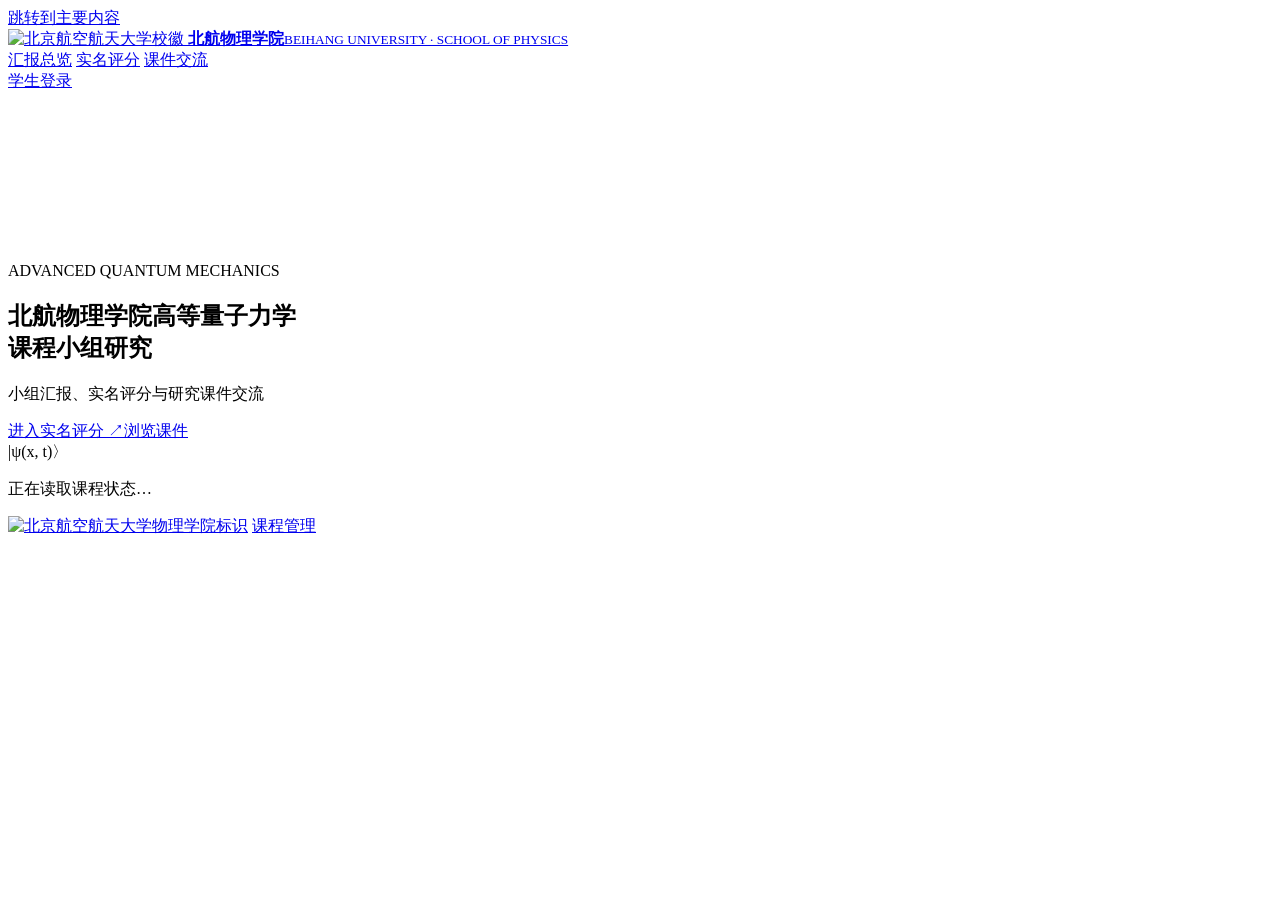
==== public/index.html @ 72649f85 "Add initial HTML structure for course webpage" ====
<!doctype html>
<html lang="zh-CN">
<head>
  <meta charset="utf-8">
  <meta name="viewport" content="width=device-width, initial-scale=1">
  <meta name="description" content="北航物理学院高等量子力学课程小组研究。查看汇报进度，提交实名评分，交流汇报课件。">
  <meta name="theme-color" content="#0c2751">
  <title>北航物理学院高等量子力学课程小组研究</title>
  <link rel="icon" href="/beihang.jpg">
  <link rel="stylesheet" href="/app.css">
  <script type="module" src="/app.js"></script>
</head>
<body>
  <a class="skip" href="#main">跳转到主要内容</a>
  <header class="site-header">
    <div class="shell header-inner">
      <a class="brand" href="#overview" aria-label="北航物理学院课程首页">
        <img src="/beihang.jpg" width="44" height="44" alt="北京航空航天大学校徽">
        <span><strong>北航物理学院</strong><small>BEIHANG UNIVERSITY · SCHOOL OF PHYSICS</small></span>
      </a>
      <nav class="navigation" aria-label="课程导航">
        <a href="#overview" data-tab="overview" aria-current="page">汇报总览</a>
        <a href="#score" data-tab="score">实名评分</a>
        <a href="#materials" data-tab="materials">课件交流</a>
      </nav>
      <div id="identity" class="identity"><a class="button secondary small" href="#score">学生登录</a></div>
    </div>
  </header>
  <main id="main" class="shell" tabindex="-1">
    <section class="hero" aria-labelledby="course-title">
      <canvas id="waves" aria-hidden="true"></canvas>
      <div class="hero-content">
        <p class="kicker"><span></span> ADVANCED QUANTUM MECHANICS</p>
        <h1 id="course-title"><span class="sr-only">北航物理学院</span>高等量子力学<br>课程小组研究</h1>
        <p class="intro">小组汇报、实名评分与研究课件交流</p>
        <div class="hero-actions"><a class="button light" href="#score">进入实名评分 <span aria-hidden="true">↗</span></a><a class="button hero-secondary" href="#materials">浏览课件</a></div>
      </div>
      <span class="wave-label" aria-hidden="true">|ψ(x, t)〉</span>
    </section>
    <div id="notice" class="notice" role="status" hidden></div>
    <section id="panel" aria-label="课程操作" aria-busy="true"><p class="loading">正在读取课程状态…</p></section>
    <noscript><p class="notice">请启用 JavaScript 以使用课堂评分与课件功能。</p></noscript>
  </main>
  <footer class="site-footer">
    <div class="shell footer-inner">
      <a href="https://physics.buaa.edu.cn/" aria-label="北京航空航天大学物理学院官网"><img src="/physics.png" width="200" height="28" alt="北京航空航天大学物理学院标识"></a>
      <a href="#admin" data-tab="admin">课程管理</a>
    </div>
  </footer>
</body>
</html>
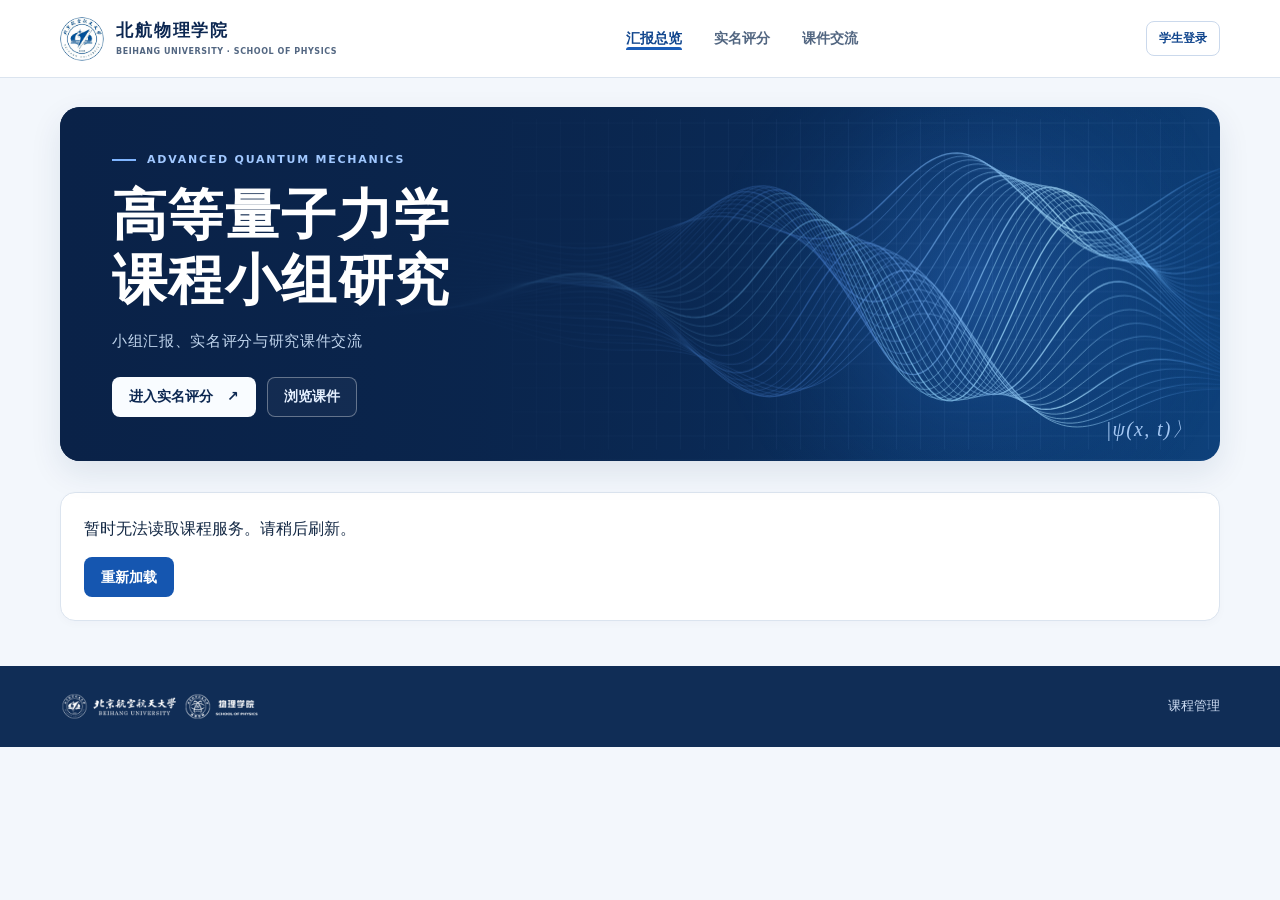
==== commit e27c11c7: "Support classroom sign-in from GitHub Pages" ====
--- a/public/index.html
+++ b/public/index.html
@@ -6,16 +6,16 @@
   <meta name="description" content="北航物理学院高等量子力学课程小组研究。查看汇报进度，提交实名评分，交流汇报课件。">
   <meta name="theme-color" content="#0c2751">
   <title>北航物理学院高等量子力学课程小组研究</title>
-  <link rel="icon" href="/beihang.jpg">
-  <link rel="stylesheet" href="/app.css">
-  <script type="module" src="/app.js"></script>
+  <link rel="icon" href="./beihang.jpg">
+  <link rel="stylesheet" href="./app.css">
+  <script type="module" src="./app.js"></script>
 </head>
 <body>
   <a class="skip" href="#main">跳转到主要内容</a>
   <header class="site-header">
     <div class="shell header-inner">
       <a class="brand" href="#overview" aria-label="北航物理学院课程首页">
-        <img src="/beihang.jpg" width="44" height="44" alt="北京航空航天大学校徽">
+        <img src="./beihang.jpg" width="44" height="44" alt="北京航空航天大学校徽">
         <span><strong>北航物理学院</strong><small>BEIHANG UNIVERSITY · SCHOOL OF PHYSICS</small></span>
       </a>
       <nav class="navigation" aria-label="课程导航">
@@ -43,7 +43,7 @@
   </main>
   <footer class="site-footer">
     <div class="shell footer-inner">
-      <a href="https://physics.buaa.edu.cn/" aria-label="北京航空航天大学物理学院官网"><img src="/physics.png" width="200" height="28" alt="北京航空航天大学物理学院标识"></a>
+      <a href="https://physics.buaa.edu.cn/" aria-label="北京航空航天大学物理学院官网"><img src="./physics.png" width="200" height="28" alt="北京航空航天大学物理学院标识"></a>
       <a href="#admin" data-tab="admin">课程管理</a>
     </div>
   </footer>
--- a/public/app.css
+++ b/public/app.css
@@ -0,0 +1,844 @@
+:root {
+  color-scheme: light;
+  --navy: #0c2751;
+  --blue: #1556b0;
+  --blue-dark: #10458d;
+  --ink: #122743;
+  --muted: #526681;
+  --line: #dbe4ef;
+  --paper: #f3f7fc;
+  --soft: #eaf2ff;
+  --white: #fff;
+  --green: #21664c;
+  --green-bg: #e5f4ec;
+  --radius: 15px;
+  font-family: Inter,"Microsoft YaHei","PingFang SC",system-ui,sans-serif;
+}
+
+*,*::before,*::after {
+  box-sizing: border-box;
+}
+
+body {
+  margin: 0;
+  color: var(--ink);
+  background: var(--paper);
+  line-height: 1.6;
+}
+
+h1,h2,h3,p {
+  margin: 0;
+}
+
+a {
+  color: inherit;
+  text-decoration: none;
+}
+
+button,input,textarea,select {
+  font: inherit;
+}
+
+button,a,input,textarea,select {
+  touch-action: manipulation;
+}
+
+button {
+  cursor: pointer;
+}
+
+button:disabled {
+  cursor: wait;
+  opacity: .65;
+}
+
+[hidden] {
+  display: none!important;
+}
+
+a:focus-visible,button:focus-visible,input:focus-visible,textarea:focus-visible,select:focus-visible {
+  outline: 3px solid #2570d5;
+  outline-offset: 3px;
+}
+
+.shell {
+  width: min(1160px,calc(100% - 48px));
+  margin-inline: auto;
+}
+
+.sr-only,.skip:not(:focus) {
+  position: absolute;
+  width: 1px;
+  height: 1px;
+  padding: 0;
+  margin: -1px;
+  overflow: hidden;
+  clip-path: inset(50%);
+  white-space: nowrap;
+}
+
+.skip:focus {
+  position: absolute;
+  z-index: 3;
+  left: 15px;
+  top: 10px;
+  padding: 10px;
+  background: white;
+  color: var(--navy);
+}
+
+.site-header {
+  background: #fff;
+  border-bottom: 1px solid var(--line);
+}
+
+.header-inner {
+  min-height: 77px;
+  display: flex;
+  align-items: center;
+  justify-content: space-between;
+  gap: 22px;
+}
+
+.brand {
+  display: flex;
+  align-items: center;
+  gap: 12px;
+  min-width: max-content;
+}
+
+.brand img {
+  border-radius: 50%;
+  height: 44px;
+  width: 44px;
+  object-fit: contain;
+}
+
+.brand strong,.brand small {
+  display: block;
+}
+
+.brand strong {
+  letter-spacing: .11em;
+  color: var(--navy);
+  font-size: 17px;
+  line-height: 1.35;
+}
+
+.brand small {
+  color: var(--muted);
+  font-size: 8px;
+  font-weight: 650;
+  letter-spacing: .07em;
+  margin-top: 4px;
+}
+
+.navigation {
+  display: flex;
+  align-items: center;
+  align-self: stretch;
+  gap: 32px;
+  white-space: nowrap;
+}
+
+.navigation a {
+  position: relative;
+  align-content: center;
+  font-size: 14px;
+  font-weight: 650;
+  color: var(--muted);
+}
+
+.navigation a:hover,.navigation a[aria-current] {
+  color: var(--blue-dark);
+}
+
+.navigation a[aria-current]::after {
+  position: absolute;
+  content: "";
+  bottom: 0;
+  left: 0;
+  right: 0;
+  height: 3px;
+  border-radius: 4px 4px 0 0;
+  background: #195cb8;
+}
+
+.identity {
+  display: flex;
+  gap: 8px;
+  align-items: center;
+  justify-content: flex-end;
+  max-width: 100%;
+  font-size: 13px;
+  color: var(--muted);
+}
+
+.identity span {
+  overflow-wrap: anywhere;
+}
+
+.hero {
+  position: relative;
+  isolation: isolate;
+  margin: 29px 0 31px;
+  min-height: 350px;
+  display: flex;
+  align-items: center;
+  overflow: hidden;
+  border-radius: 20px;
+  background: linear-gradient(110deg,#0a2248 0%,#0a2d5b 62%,#0e417b);
+  color: white;
+  box-shadow: 0 12px 32px #12315819;
+}
+
+.hero::after {
+  content: "";
+  z-index: -1;
+  position: absolute;
+  inset: 0;
+  background: linear-gradient(90deg,#0a2248 0%,#0a244bee 31%,#0a244b15 72%,transparent);
+}
+
+.hero canvas {
+  position: absolute;
+  z-index: -2;
+  inset: 0;
+  width: 100%;
+  height: 100%;
+}
+
+.hero-content {
+  padding: 44px 52px;
+}
+
+.kicker {
+  display: flex;
+  align-items: center;
+  gap: 11px;
+  color: #a1c8ff;
+  font-size: 11px;
+  font-weight: 750;
+  letter-spacing: .16em;
+  margin-bottom: 14px;
+}
+
+.kicker span {
+  width: 24px;
+  height: 2px;
+  background: #80b5ff;
+}
+
+.hero h1 {
+  font-size: clamp(36px,4.3vw,61px);
+  line-height: 1.19;
+  letter-spacing: .025em;
+  font-weight: 760;
+}
+
+.intro {
+  font-size: 15px;
+  color: #c2d6ee;
+  margin-top: 15px;
+  letter-spacing: .045em;
+}
+
+.hero-actions {
+  display: flex;
+  gap: 11px;
+  flex-wrap: wrap;
+  margin-top: 24px;
+}
+
+.wave-label {
+  position: absolute;
+  right: 27px;
+  bottom: 18px;
+  color: #a4c7f3;
+  font: italic 20px Cambria,serif;
+  letter-spacing: .065em;
+}
+
+.button {
+  display: inline-flex;
+  min-height: 40px;
+  align-items: center;
+  justify-content: center;
+  gap: 14px;
+  border: 1px solid transparent;
+  border-radius: 8px;
+  padding: 7px 16px;
+  background: var(--blue);
+  color: #fff;
+  font-size: 14px;
+  font-weight: 700;
+  white-space: normal;
+  text-align: center;
+}
+
+.button:hover {
+  background: var(--blue-dark);
+}
+
+.button.light {
+  color: var(--navy);
+  background: #f9fcff;
+}
+
+.button.light:hover {
+  background: #d9eaff;
+}
+
+.button.hero-secondary {
+  color: #e5f0ff;
+  background: #ffffff0a;
+  border-color: #ffffff57;
+}
+
+.button.hero-secondary:hover {
+  background: #ffffff20;
+}
+
+.button.secondary {
+  background: white;
+  border-color: #cbd9ec;
+  color: var(--blue-dark);
+}
+
+.button.secondary:hover {
+  background: var(--soft);
+}
+
+.button.small {
+  font-size: 12px;
+  min-height: 35px;
+  padding: 5px 12px;
+}
+
+.button.danger {
+  background: white;
+  color: #9b2b38;
+  border-color: #ecc9cc;
+}
+
+.button.danger:hover {
+  background: #fff0f0;
+}
+
+.text-link {
+  font-size: 13px;
+  font-weight: 700;
+  color: var(--blue-dark);
+  text-decoration: underline;
+  text-underline-offset: 3px;
+}
+
+.actions {
+  display: flex;
+  gap: 9px;
+  align-items: center;
+  flex-wrap: wrap;
+}
+
+.notice {
+  padding: 12px 15px;
+  margin: 16px 0;
+  border: 1px solid #b9d3fd;
+  border-radius: 9px;
+  background: #e6f0ff;
+  color: #173f77;
+  overflow-wrap: anywhere;
+}
+
+.notice.error {
+  color: #842839;
+  background: #fff0f2;
+  border-color: #e8bac0;
+}
+
+.loading,.muted,.hint {
+  color: var(--muted);
+}
+
+.loading {
+  min-height: 210px;
+  padding: 25px 0;
+}
+
+.muted,.hint {
+  font-size: 13px;
+}
+
+.hint {
+  margin-top: 9px;
+}
+
+.section-heading {
+  margin: 0 0 17px;
+  display: flex;
+  justify-content: space-between;
+  gap: 12px;
+  align-items: end;
+}
+
+.section-heading h2 {
+  font-size: 26px;
+  font-weight: 780;
+  line-height: 1.3;
+  letter-spacing: .01em;
+}
+
+.section-heading p {
+  margin-top: 4px;
+}
+
+.panel-card,.group-card,.side-card {
+  background: #fff;
+  border: 1px solid var(--line);
+  border-radius: var(--radius);
+  box-shadow: 0 3px 9px #213d6506;
+}
+
+.panel-card {
+  padding: 23px;
+  margin-bottom: 16px;
+}
+
+.panel-card h3,.side-card h3 {
+  font-size: 17px;
+}
+
+.overview {
+  display: grid;
+  grid-template-columns: minmax(0,1fr) 305px;
+  gap: 19px;
+}
+
+.overview aside {
+  display: grid;
+  gap: 15px;
+  align-content: start;
+}
+
+.group-grid {
+  display: grid;
+  grid-template-columns: repeat(4,minmax(0,1fr));
+  gap: 11px;
+}
+
+.group-card {
+  padding: 14px 14px 13px;
+  min-height: 122px;
+  display: flex;
+  flex-direction: column;
+  gap: 8px;
+  min-width: 0;
+}
+
+.group-card.current {
+  border-color: #6ea7f3;
+  background: #f7fbff;
+}
+
+.group-head {
+  display: flex;
+  gap: 8px;
+  justify-content: space-between;
+  align-items: center;
+}
+
+.group-index {
+  font-variant-numeric: tabular-nums;
+  font-size: 19px;
+  font-weight: 800;
+  line-height: 1.2;
+  letter-spacing: -.035em;
+  color: var(--blue-dark);
+}
+
+.status {
+  display: inline-flex;
+  align-items: center;
+  gap: 5px;
+  line-height: 1.3;
+  white-space: nowrap;
+  border-radius: 20px;
+  padding: 4px 7px;
+  color: #4e627c;
+  background: #edf2f8;
+  font-size: 11px;
+  font-weight: 700;
+}
+
+.status.open {
+  color: #124b95;
+  background: #dcecff;
+}
+
+.status.closed {
+  color: var(--green);
+  background: var(--green-bg);
+}
+
+.status::before {
+  content: "";
+  display: inline-block;
+  width: 5px;
+  height: 5px;
+  border-radius: 50%;
+  background: currentColor;
+}
+
+.group-card h3 {
+  font-size: 15px;
+  line-height: 1.4;
+  overflow-wrap: anywhere;
+}
+
+.group-card .muted {
+  margin-top: auto;
+  font-size: 12px;
+}
+
+.side-card {
+  padding: 17px 18px;
+}
+
+.side-card p {
+  margin-top: 7px;
+}
+
+.side-card.primary {
+  background: #e9f2ff;
+  border-color: #caddf8;
+}
+
+.side-card .button {
+  margin-top: 13px;
+}
+
+.side-card ol {
+  display: grid;
+  gap: 9px;
+  padding-inline-start: 19px;
+  margin: 9px 0 0;
+  font-size: 13px;
+  color: var(--muted);
+}
+
+.side-card li::marker {
+  font-weight: 750;
+  color: var(--blue-dark);
+}
+
+.progress {
+  display: flex;
+  gap: 4px;
+  margin-top: 13px;
+}
+
+.progress span {
+  background: #d7e3f3;
+  height: 4px;
+  flex: 1;
+  border-radius: 4px;
+}
+
+.progress span.finished {
+  background: var(--blue);
+}
+
+.subview {
+  max-width: 900px;
+  margin-inline: auto;
+}
+
+.subview.narrow {
+  max-width: 650px;
+}
+
+.form-grid {
+  display: grid;
+  gap: 13px;
+  margin-top: 15px;
+}
+
+.form-grid label,.inline-field label {
+  display: grid;
+  gap: 5px;
+  font-size: 14px;
+  font-weight: 700;
+}
+
+.inline-field {
+  display: flex;
+  gap: 9px;
+  align-items: end;
+  flex-wrap: wrap;
+}
+
+.inline-field label {
+  flex: 1;
+  min-width: min(190px,100%);
+}
+
+input,select,textarea {
+  border: 1px solid #b9c9df;
+  border-radius: 8px;
+  background: #fbfdff;
+  color: var(--ink);
+  min-height: 43px;
+  min-width: 0;
+  width: 100%;
+  padding: 8px 10px;
+}
+
+textarea {
+  min-height: 112px;
+  resize: vertical;
+}
+
+input[type="file"] {
+  padding: 6px;
+  max-width: 100%;
+  font-size: 13px;
+}
+
+input[type="file"]::file-selector-button {
+  border: 0;
+  border-radius: 5px;
+  padding: 5px 8px;
+  background: var(--soft);
+  color: var(--blue-dark);
+  margin-inline-end: 8px;
+}
+
+.panel-card>p+p,.panel-card h3+p {
+  margin-top: 7px;
+}
+
+.score-input {
+  max-width: 180px;
+}
+
+.identity-line {
+  margin-bottom: 9px;
+}
+
+.list {
+  list-style: none;
+  padding: 0;
+  margin: 12px 0 0;
+}
+
+.list li {
+  padding: 7px 0;
+  border-top: 1px solid #e9eef5;
+  display: flex;
+  align-items: center;
+  justify-content: space-between;
+  gap: 10px;
+  overflow-wrap: anywhere;
+}
+
+.grade {
+  font-variant-numeric: tabular-nums;
+  color: var(--blue-dark);
+  font-weight: 750;
+}
+
+.material-grid,.admin-grid {
+  display: grid;
+  grid-template-columns: repeat(2,minmax(0,1fr));
+  gap: 12px;
+}
+
+.material-grid .panel-card,.admin-grid .panel-card {
+  margin: 0;
+}
+
+.material-grid .panel-card h3,.admin-grid .panel-card h3 {
+  overflow-wrap: anywhere;
+}
+
+.material-grid .panel-card {
+  padding: 17px;
+}
+
+.material-link {
+  display: flex;
+  gap: 12px;
+  justify-content: space-between;
+  align-items: center;
+  margin-top: 8px;
+  font-size: 13px;
+}
+
+.material-link span {
+  overflow-wrap: anywhere;
+}
+
+.material-link a {
+  flex-shrink: 0;
+}
+
+.controls-block {
+  margin-top: 16px;
+}
+
+.controls-block .actions {
+  margin-top: 9px;
+}
+
+.metric {
+  padding: 12px 0 2px;
+  font-size: 16px;
+}
+
+.metric strong {
+  font-size: 27px;
+  color: var(--blue-dark);
+  margin-left: 8px;
+  font-variant-numeric: tabular-nums;
+}
+
+.site-footer {
+  background: #102d56;
+  color: #cfdef5;
+  margin-top: 45px;
+}
+
+.footer-inner {
+  display: flex;
+  align-items: center;
+  justify-content: space-between;
+  gap: 20px;
+  min-height: 81px;
+}
+
+.footer-inner img {
+  max-width: 100%;
+  height: auto;
+  display: block;
+}
+
+.footer-inner a {
+  font-size: 13px;
+}
+
+.footer-inner a:hover {
+  text-decoration: underline;
+}
+
+@media(max-width:950px) {
+  .group-grid {
+    grid-template-columns: repeat(2,minmax(0,1fr));
+  }
+  .overview {
+    grid-template-columns: minmax(0,1fr) 260px;
+  }
+  .navigation {
+    gap: 19px;
+  }
+  .header-inner {
+    gap: 13px;
+  }
+}
+
+@media(max-width:700px) {
+  .shell {
+    width: calc(100% - 30px);
+  }
+  .header-inner {
+    flex-wrap: wrap;
+    min-height: 70px;
+    padding: 11px 0 0;
+    row-gap: 5px;
+  }
+  .navigation {
+    order: 3;
+    width: 100%;
+    justify-content: space-between;
+    gap: 15px;
+    height: 45px;
+  }
+  .navigation a {
+    flex: 1;
+    text-align: center;
+  }
+  .brand strong {
+    font-size: 15px;
+  }
+  .brand small {
+    font-size: 7px;
+  }
+  .brand img {
+    width: 37px;
+    height: 37px;
+  }
+  .hero {
+    margin-top: 15px;
+    margin-bottom: 23px;
+    min-height: 314px;
+  }
+  .hero-content {
+    padding: 28px 23px;
+  }
+  .hero h1 {
+    font-size: clamp(32px,7.1vw,46px);
+  }
+  .hero::after {
+    background: linear-gradient(90deg,#0a2248 0%,#0a244bd9 37%,#0a244b44 92%);
+  }
+  .intro {
+    font-size: 13px;
+  }
+  .hero-actions {
+    gap: 8px;
+  }
+  .wave-label {
+    bottom: 10px;
+    right: 14px;
+    font-size: 15px;
+  }
+  .overview {
+    grid-template-columns: minmax(0,1fr);
+  }
+  .hero .button {
+    padding-inline: 11px;
+  }
+  .section-heading h2 {
+    font-size: 23px;
+  }
+  .panel-card {
+    padding: 16px;
+  }
+  .footer-inner {
+    min-height: 72px;
+  }
+}
+
+@media(max-width:470px) {
+  .material-grid,.admin-grid {
+    grid-template-columns: 1fr;
+  }
+  .identity span {
+    display: none;
+  }
+  .hero .kicker {
+    font-size: 9px;
+    letter-spacing: .11em;
+  }
+  .group-card {
+    min-height: 106px;
+  }
+  .footer-inner img {
+    width: 175px;
+  }
+  .section-heading {
+    align-items: start;
+  }
+  .section-heading .button {
+    flex-shrink: 0;
+  }
+}
